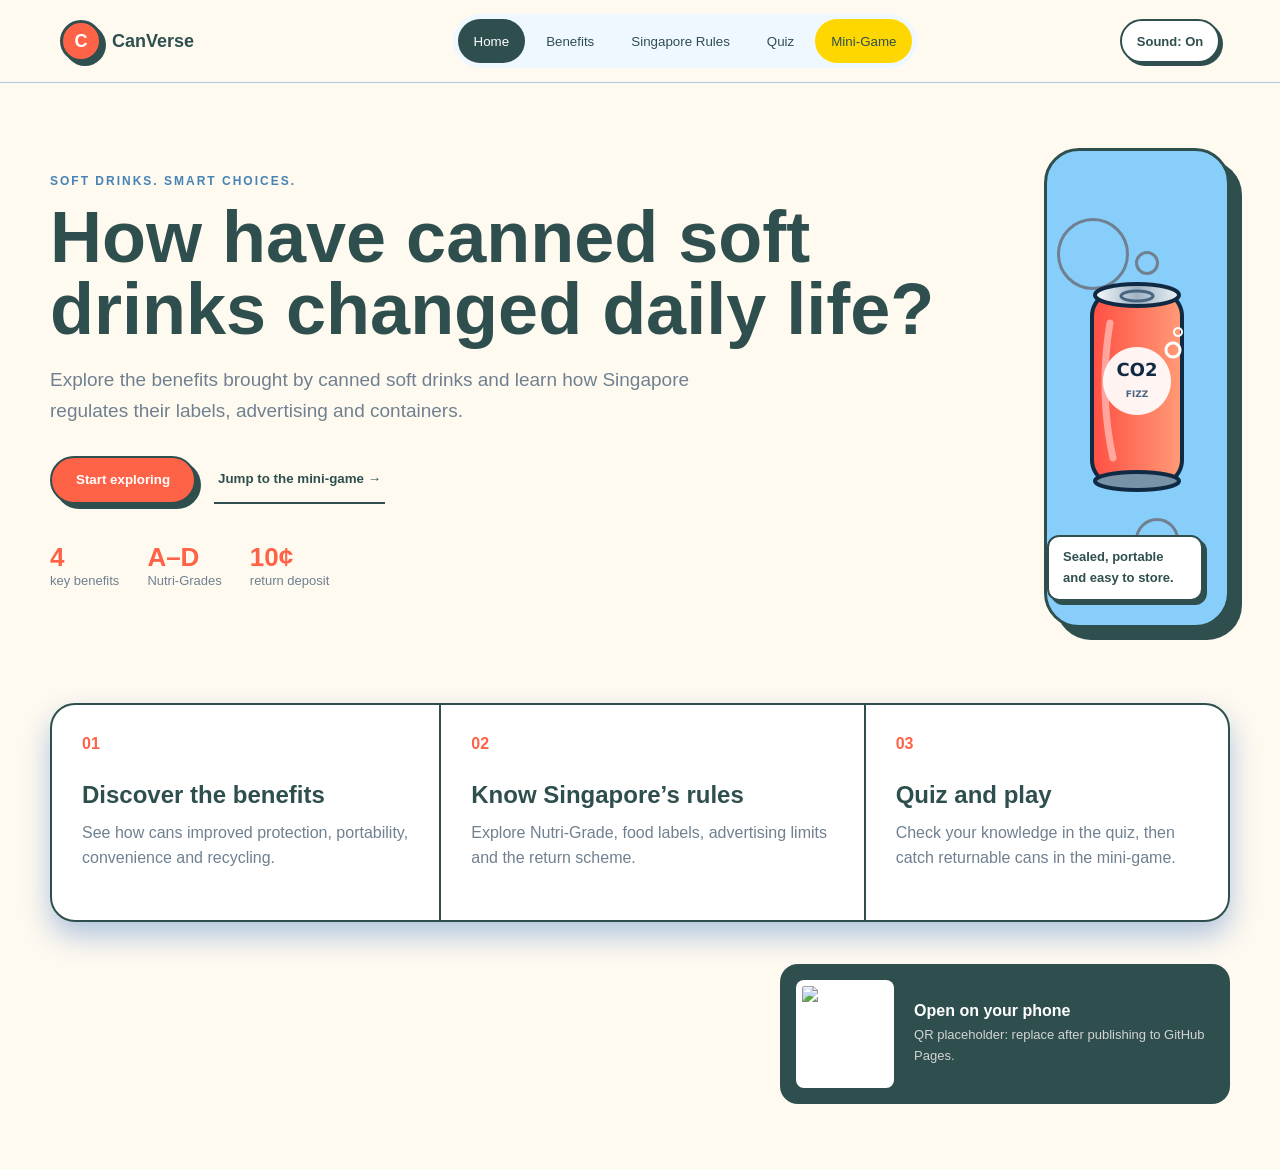
==== lab02_BrandonChai_WDA2/index.html @ c01d6513 "Add files via upload" ====
<!DOCTYPE html>
<html lang="en">
<head>
    <meta charset="UTF-8">
    <meta name="viewport" content="width=device-width, initial-scale=1.0">
    <meta name="description" content="An interactive educational web app about canned soft drinks, their benefits and Singapore regulations.">
    <title>CanVerse | Canned Soft Drinks in Singapore</title>
    <link rel="icon" href="images/favicon.png" type="image/png">
    <link rel="stylesheet" href="style.css">
    <script src="main.js" defer></script>
</head>
<body>
    <div class="app-shell">
        <!-- Header and single-page navigation -->
        <header class="site-header">
            <button id="homeButton" class="brand" type="button">
                <span class="brand-mark">C</span>
                <span>CanVerse</span>
            </button>

            <button id="menuButton" class="menu-button" type="button">
                <span id="menuLabel">☰ Menu</span>
            </button>

            <div id="mainNav" class="main-nav">
                <ul id="navList">
                    <li><button id="homeNav" class="nav-button active" type="button">Home</button></li>
                    <li><button id="benefitsNav" class="nav-button" type="button">Benefits</button></li>
                    <li><button id="regulationsNav" class="nav-button" type="button">Singapore Rules</button></li>
                    <li><button id="quizNav" class="nav-button" type="button">Quiz</button></li>
                    <li><button id="gameNav" class="nav-button game-nav" type="button">Mini-Game</button></li>
                </ul>
            </div>

            <button id="soundButton" class="sound-button" type="button">
                Sound: On
            </button>
        </header>

        <!-- All app pages are stored in one HTML file and shown by JavaScript -->
        <main id="pageContainer">
            <section id="home" class="page active">
                <div class="hero">
                    <div class="hero-copy">
                        <p class="eyebrow">Soft drinks. Smart choices.</p>
                        <h1 id="homeTitle">How have canned soft drinks changed daily life?</h1>
                        <p class="hero-lead">
                            Explore the benefits brought by canned soft drinks and learn how
                            Singapore regulates their labels, advertising and containers.
                        </p>
                        <div class="hero-actions">
                            <button id="benefitsStart" class="primary-button" type="button">
                                Start exploring
                            </button>
                            <button id="gameStart" class="text-button" type="button">
                                Jump to the mini-game <span>→</span>
                            </button>
                        </div>
                        <ul class="quick-facts">
                            <li><strong>4</strong><span>key benefits</span></li>
                            <li><strong>A–D</strong><span>Nutri-Grades</span></li>
                            <li><strong>10¢</strong><span>return deposit</span></li>
                        </ul>
                    </div>

                    <div class="hero-visual">
                        <span class="bubble bubble-one"></span>
                        <span class="bubble bubble-two"></span>
                        <span class="bubble bubble-three"></span>
                        <div class="can-sprite sprite-fizz hero-can"></div>
                        <p class="visual-note">Sealed, portable and easy to store.</p>
                    </div>
                </div>

                <div class="lesson-strip">
                    <article>
                        <span class="step-number">01</span>
                        <h2>Discover the benefits</h2>
                        <p>See how cans improved protection, portability, convenience and recycling.</p>
                    </article>
                    <article>
                        <span class="step-number">02</span>
                        <h2>Know Singapore’s rules</h2>
                        <p>Explore Nutri-Grade, food labels, advertising limits and the return scheme.</p>
                    </article>
                    <article>
                        <span class="step-number">03</span>
                        <h2>Quiz and play</h2>
                        <p>Check your knowledge in the quiz, then catch returnable cans in the mini-game.</p>
                    </article>
                </div>

                <!-- Replace the placeholder URL and QR image after GitHub Pages is published -->
                <aside class="desktop-qr">
                    <img src="images/github-qr.png"
                        alt="QR code for the future GitHub Pages version of CanVerse">
                    <div>
                        <strong>Open on your phone</strong>
                        <p>QR placeholder: replace after publishing to GitHub Pages.</p>
                    </div>
                </aside>
            </section>

            <section id="benefits" class="page">
                <div class="page-heading">
                    <div>
                        <p class="eyebrow">Subtopic 1</p>
                        <h1 id="benefitsTitle">Benefits canned soft drinks have brought</h1>
                    </div>
                    <p>
                        The main benefits come from the can as a package. Select each benefit
                        to see how it changed the storage, transport and use of soft drinks.
                    </p>
                </div>

                <div class="ingredient-layout">
                    <div id="benefitButtons" class="ingredient-grid">
                        <button id="benefit1" class="ingredient-card selected" type="button">
                            <span class="ingredient-icon water-icon">01</span>
                            <strong>Protection</strong>
                            <small>Sealed from light and air</small>
                        </button>
                        <button id="benefit2" class="ingredient-card" type="button">
                            <span class="ingredient-icon sweet-icon">02</span>
                            <strong>Portability</strong>
                            <small>Light and stackable</small>
                        </button>
                        <button id="benefit3" class="ingredient-card" type="button">
                            <span class="ingredient-icon acid-icon">03</span>
                            <strong>Convenience</strong>
                            <small>Ready when needed</small>
                        </button>
                        <button id="benefit4" class="ingredient-card" type="button">
                            <span class="ingredient-icon fizz-icon">04</span>
                            <strong>Recyclability</strong>
                            <small>Metal can be recovered</small>
                        </button>
                    </div>

                    <article id="benefitDetail" class="detail-panel">
                        <p class="detail-label">Selected benefit</p>
                        <div id="detailCan" class="can-sprite sprite-water detail-can"></div>
                        <h2 id="benefitName">Protection: a strong seal</h2>
                        <p id="benefitText">
                            The sealed aluminium package blocks light and limits contact with air.
                            It helps protect the drink during storage and transport.
                        </p>
                        <div class="science-note">
                            <strong id="benefitNoteTitle">Why it matters</strong>
                            <p id="benefitNoteText">A tough package reduces leaks and damage before the drink reaches the user.</p>
                        </div>
                    </article>
                </div>

                <div class="label-lab">
                    <div>
                        <p class="eyebrow">Balanced view</p>
                        <h2>Packaging benefits are not health claims</h2>
                        <p>
                            Cans make soft drinks easier to protect, transport and recycle. However,
                            different drinks contain different amounts of sugar, sweeteners or caffeine.
                            The product label helps consumers make an informed choice.
                        </p>
                    </div>
                    <ul class="sample-label">
                        <li><span>1</span>Check the Nutri-Grade</li>
                        <li><span>2</span>Read the ingredients</li>
                        <li><span>3</span>Check the can size</li>
                        <li><span>4</span>Return or recycle it</li>
                    </ul>
                </div>
            </section>

            <section id="regulations" class="page">
                <div class="page-heading">
                    <div>
                        <p class="eyebrow">Subtopic 2</p>
                        <h1 id="regulationsTitle">Soft-drink regulations in Singapore</h1>
                    </div>
                    <p>
                        Singapore’s rules help consumers understand what they are buying and
                        encourage responsible handling of beverage containers.
                    </p>
                </div>

                <div class="journey-layout">
                    <div class="anatomy-card regulation-board">
                        <p class="eyebrow">Singapore rule board</p>
                        <h2>Look for these signs</h2>
                        <div class="nutri-scale">
                            <span class="grade-a">A</span>
                            <span class="grade-b">B</span>
                            <span class="grade-c">C</span>
                            <span class="grade-d">D</span>
                        </div>
                        <div class="deposit-badge">
                            <strong>10¢</strong>
                            <span>Deposit Mark</span>
                        </div>
                        <p>
                            Nutri-Grade communicates sugar and saturated-fat levels.
                            The Deposit Mark identifies containers that qualify for a refund.
                        </p>
                    </div>

                    <div class="timeline-card">
                        <div id="regulationButtons" class="journey-buttons">
                            <button id="rule1" class="journey-step active" type="button">
                                <span>1</span>Nutri-Grade
                            </button>
                            <button id="rule2" class="journey-step" type="button">
                                <span>2</span>Food label
                            </button>
                            <button id="rule3" class="journey-step" type="button">
                                <span>3</span>Advertising
                            </button>
                            <button id="rule4" class="journey-step" type="button">
                                <span>4</span>Return scheme
                            </button>
                        </div>
                        <article id="regulationDetail" class="journey-detail">
                            <p id="regulationKicker">Rule 1 · Nutrition information</p>
                            <h2 id="regulationTitle">Nutri-Grade A to D</h2>
                            <p id="regulationText">
                                Prepacked soft drinks are graded A, B, C or D according to their
                                sugar and saturated-fat content. Grade C and D drinks must show
                                the Nutri-Grade mark on the front of the package.
                            </p>
                            <p class="action-tip" id="regulationTip">
                                <strong>Remember:</strong> Showing the mark is optional for Grade A and B drinks.
                            </p>
                        </article>
                    </div>
                </div>

                <div class="recycle-callout">
                    <div class="can-sprite sprite-recycle recycle-can"></div>
                    <div>
                        <p class="eyebrow">Current in July 2026</p>
                        <h2>Return the right can</h2>
                        <p>
                            During the transition period from 1 April to 30 September 2026, only
                            eligible cans carrying the Deposit Mark include the 10-cent deposit.
                            Keep the can empty, uncrushed and with its barcode visible before returning it.
                        </p>
                    </div>
                </div>

                <div class="source-links">
                    <p><strong>Official sources used:</strong></p>
                    <a href="https://www.hpb.gov.sg/healthy-living/food-and-beverage/nutri-grade/">HPB
                        Nutri-Grade</a>
                    <a
                        href="https://www.sfa.gov.sg/food-safety-tips/food-risk-concerns/understanding-food-nutrition-labels-before-purchase">SFA
                        Food Labels</a>
                    <a
                        href="https://www.nea.gov.sg/our-services/waste-management/beverage-container-return-scheme/for-consumers">NEA
                        Return Scheme</a>
                </div>
            </section>

            <section id="quiz" class="page">
                <div class="page-heading game-heading">
                    <div>
                        <p class="eyebrow">Knowledge quiz</p>
                        <h1>CanVerse Quiz</h1>
                    </div>
                    <p>
                        Select one answer for each question, then submit the quiz to see your score.
                    </p>
                </div>

                <div class="quiz-shell">
                    <div class="quiz-question">
                        <h2>1. What benefit does a sealed can provide?</h2>
                        <label><input id="q1a" type="radio" name="q1" value="Decoration" checked> Decoration</label>
                        <label><input type="radio" name="q1" value="Protection"> Protection</label>
                        <label><input type="radio" name="q1" value="Heating"> Heating</label>
                    </div>

                    <div class="quiz-question">
                        <h2>2. Which metal is commonly used for soft-drink cans?</h2>
                        <label><input id="q2a" type="radio" name="q2" value="Steel" checked> Steel</label>
                        <label><input type="radio" name="q2" value="Aluminium"> Aluminium</label>
                        <label><input type="radio" name="q2" value="Gold"> Gold</label>
                    </div>

                    <div class="quiz-question">
                        <h2>3. Which nutrients are used for Nutri-Grade?</h2>
                        <label><input id="q3a" type="radio" name="q3" value="Protein and fibre" checked> Protein and fibre</label>
                        <label><input type="radio" name="q3" value="Salt and calcium"> Salt and calcium</label>
                        <label><input type="radio" name="q3" value="Sugar and saturated fat"> Sugar and saturated fat</label>
                    </div>

                    <div class="quiz-question">
                        <h2>4. Which Nutri-Grade generally cannot be advertised?</h2>
                        <label><input id="q4a" type="radio" name="q4" value="Grade A" checked> Grade A</label>
                        <label><input type="radio" name="q4" value="Grade C"> Grade C</label>
                        <label><input type="radio" name="q4" value="Grade D"> Grade D</label>
                    </div>

                    <div class="quiz-question">
                        <h2>5. What identifies a container that qualifies for the refund?</h2>
                        <label><input id="q5a" type="radio" name="q5" value="Ingredient list" checked> Ingredient list</label>
                        <label><input type="radio" name="q5" value="Deposit Mark"> Deposit Mark</label>
                        <label><input type="radio" name="q5" value="Price label"> Price label</label>
                    </div>

                    <div class="quiz-buttons">
                        <button id="quizSubmitButton" class="primary-button" type="button">Submit quiz</button>
                        <button id="quizResetButton" class="reset-button" type="button">Reset quiz</button>
                    </div>
                    <p id="quizResult" class="quiz-result">Your score will appear here.</p>
                </div>
            </section>

            <section id="game" class="page">
                <div class="page-heading game-heading">
                    <div>
                        <p class="eyebrow">Mini-game</p>
                        <h1>Return Right Rush</h1>
                    </div>
                    <p>
                        Click cans carrying the Deposit Mark. Avoid cans marked No Deposit
                        and collect as many correct cans as possible before time runs out.
                    </p>
                </div>

                <div class="mini-game-shell">
                    <div id="miniSetup" class="mini-setup">
                        <p>
                            A can will move to a new position every second. Read its mark before
                            clicking it. A correct can gives one point and a wrong can removes one point.
                        </p>
                        <button id="miniStartButton" class="primary-button" type="button">
                            Start mini-game
                        </button>
                    </div>

                    <div id="miniGameArea" class="mini-game-area">
                        <div class="score-row">
                            <div><span>Time</span><strong id="miniTime">20</strong></div>
                            <div><span>Score</span><strong id="miniScore">0</strong></div>
                            <div><span>Correct cans</span><strong id="miniCaught">0</strong></div>
                        </div>

                        <div id="miniBoard" class="mini-board">
                            <button id="catchCan" class="catch-can deposit-can" type="button">
                                Deposit Mark
                            </button>
                        </div>

                        <p id="miniFeedback" class="feedback">
                            Click only cans with the Deposit Mark.
                        </p>
                    </div>

                    <div id="miniResult" class="result-panel">
                        <div class="can-sprite sprite-recycle result-can"></div>
                        <p class="eyebrow">Mini-game complete</p>
                        <h2 id="miniResultTitle">Return run finished!</h2>
                        <p id="miniResultText"></p>
                        <button id="miniRestartButton" class="primary-button" type="button">
                            Play again
                        </button>
                    </div>

                    <button id="miniResetButton" class="reset-button" type="button">
                        Reset the mini-game
                    </button>
                </div>
            </section>
        </main>

    </div>
</body>
</html>
---- lab02_BrandonChai_WDA2/style.css ----
/* Local font stored inside the assignment folder. */
@font-face {
    font-family: CanSans;
    src: url("fonts/can-sans.ttf");
}

* {
    box-sizing: border-box;
}

body {
    margin: 0;
    overflow-x: hidden;
    background-color: floralwhite;
    color: darkslategray;
    font-family: CanSans, Arial, sans-serif;
}

button,
input {
    font-family: CanSans, Arial, sans-serif;
}

button {
    color: darkslategray;
}

h1,
h2,
p {
    margin-top: 0;
}

h1 {
    margin-bottom: 20px;
    font-size: 72px;
    line-height: 1;
}

h2 {
    line-height: 1.2;
}

p {
    line-height: 1.6;
}

.app-shell {
    min-height: 800px;
}

/* -------------------- HEADER AND NAVIGATION -------------------- */
.site-header {
    display: grid;
    grid-template-columns: 190px auto 100px;
    align-items: center;
    gap: 20px;
    min-height: 82px;
    padding: 14px 60px;
    background-color: floralwhite;
    border-bottom: 1px solid lightsteelblue;
}

.brand {
    display: flex;
    align-items: center;
    gap: 10px;
    padding: 0;
    background-color: transparent;
    border: 0;
    font-size: 18px;
    font-weight: bold;
    cursor: pointer;
}

.brand-mark {
    display: flex;
    align-items: center;
    justify-content: center;
    width: 42px;
    height: 42px;
    color: white;
    background-color: tomato;
    border: 3px solid darkslategray;
    border-radius: 999px;
    box-shadow: 4px 4px 0 darkslategray;
}

.main-nav {
    justify-self: center;
}

.main-nav ul {
    display: flex;
    gap: 5px;
    margin: 0;
    padding: 5px;
    background-color: aliceblue;
    border-radius: 30px;
    list-style-type: none;
}

.nav-button {
    min-height: 44px;
    padding: 9px 16px;
    background-color: transparent;
    border: 0;
    border-radius: 24px;
    cursor: pointer;
    transition: background-color 0.2s, color 0.2s, transform 0.2s;
}

.nav-button:hover {
    transform: translateY(-2px);
}

.nav-button.active {
    color: white;
    background-color: darkslategray;
}

.game-nav {
    background-color: gold;
}

.game-nav.active {
    background-color: darkslategray;
}

.sound-button,
.menu-button {
    min-height: 44px;
    padding: 10px;
    background-color: white;
    border: 2px solid darkslategray;
    border-radius: 24px;
    box-shadow: 3px 3px 0 darkslategray;
    font-size: 13px;
    font-weight: bold;
    cursor: pointer;
    transition: transform 0.2s, box-shadow 0.2s;
}

.sound-button:hover,
.menu-button:hover {
    transform: translate(2px, 2px);
    box-shadow: 1px 1px 0 darkslategray;
}

.sound-button.muted {
    color: slategray;
    box-shadow: none;
}

.menu-button {
    display: none;
}

/* -------------------- PAGE MANAGEMENT -------------------- */
.page {
    display: none;
    width: auto;
    max-width: 1180px;
    min-height: 650px;
    margin: 0 auto;
    padding: 65px 0;
}

.page-enter {
    animation: pageEnter 0.5s;
}

@keyframes pageEnter {
    from {
        opacity: 0;
        transform: translateY(16px);
    }

    to {
        opacity: 1;
        transform: translateY(0);
    }
}

.eyebrow {
    margin-bottom: 10px;
    color: steelblue;
    font-size: 12px;
    font-weight: bold;
    letter-spacing: 2px;
    text-transform: uppercase;
}

/* -------------------- HOME PAGE -------------------- */
.hero {
    display: grid;
    grid-template-columns: auto auto;
    align-items: center;
    gap: 50px;
}

.hero-lead {
    max-width: 680px;
    color: slategray;
    font-size: 19px;
}

.hero-actions {
    display: flex;
    align-items: center;
    gap: 18px;
    margin-top: 30px;
}

.primary-button,
.text-button,
.reset-button {
    min-height: 48px;
    border-radius: 25px;
    font-weight: bold;
    cursor: pointer;
}

.primary-button {
    padding: 13px 24px;
    color: white;
    background-color: tomato;
    border: 2px solid darkslategray;
    box-shadow: 5px 5px 0 darkslategray;
    transition: background-color 0.2s, transform 0.2s, box-shadow 0.2s;
}

.primary-button:hover {
    background-color: tomato;
    transform: translate(3px, 3px);
    box-shadow: 2px 2px 0 darkslategray;
}

.text-button {
    padding: 12px 4px;
    background-color: transparent;
    border: 0;
    border-bottom: 2px solid darkslategray;
    border-radius: 0;
}

.quick-facts {
    display: flex;
    gap: 28px;
    margin-top: 38px;
    padding: 0;
    list-style-type: none;
}

.quick-facts li {
    display: flex;
    flex-direction: column;
}

.quick-facts strong {
    color: tomato;
    font-size: 26px;
}

.quick-facts span {
    color: slategray;
    font-size: 13px;
}

.hero-visual {
    position: relative;
    display: flex;
    align-items: center;
    justify-content: center;
    min-height: 480px;
    overflow: hidden;
    background-color: lightskyblue;
    border: 3px solid darkslategray;
    border-radius: 35px;
    box-shadow: 12px 12px 0 darkslategray;
}

/* One local image file supplies four CSS sprites. */
.can-sprite {
    width: 180px;
    height: 240px;
    background-image: url("images/can-sprites.png");
    background-repeat: no-repeat;
    background-size: 720px 240px;
}

.sprite-water {
    background-position: 0 0;
}

.sprite-fizz {
    background-position: -180px 0;
}

.sprite-flavour {
    background-position: -360px 0;
}

.sprite-recycle {
    background-position: -540px 0;
}

.hero-can {
    position: relative;
    z-index: 2;
    animation: canFloat 3s infinite alternate;
}

@keyframes canFloat {
    from {
        transform: translateY(8px) rotate(-5deg);
    }

    to {
        transform: translateY(-14px) rotate(4deg);
    }
}

.bubble {
    position: absolute;
    border: 3px solid slategray;
    border-radius: 999px;
    animation: bubbleMove 4s infinite alternate;
}

.bubble-one {
    left: 88px;
    bottom: 63px;
    width: 44px;
    height: 44px;
}

.bubble-two {
    top: 67px;
    right: 98px;
    width: 72px;
    height: 72px;
}

.bubble-three {
    top: 100px;
    left: 88px;
    width: 24px;
    height: 24px;
}

@keyframes bubbleMove {
    from {
        transform: translateY(12px);
    }

    to {
        transform: translateY(-18px);
    }
}

.visual-note {
    position: absolute;
    z-index: 3;
    right: 24px;
    bottom: 24px;
    margin: 0;
    padding: 10px 14px;
    background-color: white;
    border: 2px solid darkslategray;
    border-radius: 12px;
    box-shadow: 4px 4px 0 darkslategray;
    font-size: 13px;
    font-weight: bold;
}

.lesson-strip {
    display: grid;
    grid-template-columns: repeat(3, auto);
    margin-top: 75px;
    overflow: hidden;
    background-color: white;
    border: 2px solid darkslategray;
    border-radius: 25px;
    box-shadow: 0 14px 30px lightsteelblue;
}

.lesson-strip article {
    min-height: 215px;
    padding: 30px;
}

.lesson-strip article + article {
    border-left: 2px solid darkslategray;
}

.step-number {
    display: inline-block;
    margin-bottom: 28px;
    color: tomato;
    font-weight: bold;
}

.lesson-strip h2 {
    margin-bottom: 10px;
}

.lesson-strip p {
    margin: 0;
    color: slategray;
}

.desktop-qr {
    display: flex;
    align-items: center;
    gap: 20px;
    width: 450px;
    margin-top: 42px;
    margin-left: auto;
    padding: 16px;
    color: white;
    background-color: darkslategray;
    border-radius: 18px;
}

.desktop-qr img {
    width: 108px;
    height: 108px;
    padding: 6px;
    background-color: white;
    border-radius: 8px;
}

.desktop-qr p {
    margin: 5px 0 0;
    color: lightgray;
    font-size: 13px;
}

/* -------------------- SHARED PAGE HEADING -------------------- */
.page-heading {
    display: grid;
    grid-template-columns: auto auto;
    align-items: end;
    gap: 50px;
    margin-bottom: 50px;
}

.page-heading h1 {
    margin: 0;
    font-size: 64px;
}

.page-heading > p {
    margin: 0;
    color: slategray;
}

/* -------------------- BENEFITS PAGE -------------------- */
.ingredient-layout {
    display: grid;
    grid-template-columns: auto auto;
    gap: 35px;
}

.ingredient-grid {
    display: grid;
    grid-template-columns: repeat(2, auto);
    gap: 16px;
}

.ingredient-card {
    display: flex;
    flex-direction: column;
    align-items: flex-start;
    min-height: 190px;
    padding: 22px;
    text-align: left;
    background-color: white;
    border: 2px solid darkslategray;
    border-radius: 18px;
    cursor: pointer;
    transition: background-color 0.2s, transform 0.2s, box-shadow 0.2s;
}

.ingredient-card:hover {
    transform: translate(-3px, -3px);
    box-shadow: 6px 6px 0 darkslategray;
}

.ingredient-card.selected {
    background-color: aliceblue;
    transform: translate(-3px, -3px);
    box-shadow: 7px 7px 0 darkslategray;
}

.ingredient-icon {
    display: flex;
    align-items: center;
    justify-content: center;
    width: 62px;
    height: 62px;
    margin-bottom: 22px;
    border: 2px solid darkslategray;
    border-radius: 999px;
    font-size: 14px;
    font-weight: bold;
}

.water-icon {
    background-color: lightskyblue;
}

.sweet-icon {
    background-color: gold;
}

.acid-icon {
    background-color: lightpink;
}

.fizz-icon {
    background-color: aquamarine;
}

.ingredient-card strong {
    font-size: 17px;
}

.ingredient-card small {
    margin-top: 4px;
    color: slategray;
}

.detail-panel {
    position: relative;
    min-height: 395px;
    padding: 50px;
    overflow: hidden;
    color: white;
    background-color: darkslategray;
    border-radius: 25px;
    box-shadow: 0 14px 30px lightsteelblue;
}

.detail-label {
    margin-bottom: 10px;
    color: gold;
    font-size: 12px;
    font-weight: bold;
    letter-spacing: 2px;
    text-transform: uppercase;
}

.detail-panel h2 {
    position: relative;
    z-index: 2;
    max-width: 430px;
    margin-bottom: 14px;
    font-size: 40px;
}

.detail-panel > p {
    position: relative;
    z-index: 2;
    max-width: 430px;
    color: lightgray;
}

.detail-can {
    position: absolute;
    right: -38px;
    bottom: -45px;
    opacity: 0.3;
    transform: rotate(14deg) scale(1.3);
}

.detail-panel.flash .detail-can {
    animation: detailPop 0.5s;
}

@keyframes detailPop {
    from {
        transform: rotate(14deg) scale(1.3);
    }

    to {
        transform: rotate(2deg) scale(1.5);
    }
}

.science-note {
    position: relative;
    z-index: 2;
    max-width: 430px;
    margin-top: 28px;
    padding: 16px;
    color: darkslategray;
    background-color: gold;
    border-radius: 12px;
}

.science-note p {
    margin: 5px 0 0;
    color: darkslategray;
    line-height: 1.4;
}

.label-lab {
    display: grid;
    grid-template-columns: auto auto;
    gap: 50px;
    align-items: center;
    margin-top: 40px;
    padding: 40px;
    background-color: honeydew;
    border: 2px solid darkslategray;
    border-radius: 25px;
}

.label-lab p {
    margin-bottom: 0;
    color: slategray;
}

.sample-label {
    margin: 0;
    padding: 0;
    overflow: hidden;
    background-color: white;
    border: 2px solid darkslategray;
    border-radius: 18px;
    list-style-type: none;
}

.sample-label li {
    display: flex;
    align-items: center;
    gap: 14px;
    padding: 13px 16px;
    border-bottom: 1px solid lightgray;
}

.sample-label span {
    display: flex;
    align-items: center;
    justify-content: center;
    width: 28px;
    height: 28px;
    background-color: gold;
    border-radius: 999px;
    font-weight: bold;
}

/* -------------------- REGULATIONS PAGE -------------------- */
.journey-layout {
    display: grid;
    grid-template-columns: auto auto;
    gap: 35px;
}

.anatomy-card,
.timeline-card {
    background-color: white;
    border: 2px solid darkslategray;
    border-radius: 25px;
    box-shadow: 0 14px 30px lightsteelblue;
}

.regulation-board {
    padding: 38px;
    background-color: aliceblue;
}

.regulation-board h2 {
    margin-bottom: 26px;
    font-size: 38px;
}

.regulation-board > p {
    margin-top: 28px;
    color: slategray;
}

.regulation-board .eyebrow {
    margin-top: 0;
    color: steelblue;
}

.nutri-scale {
    display: grid;
    grid-template-columns: repeat(4, auto);
    overflow: hidden;
    border: 2px solid darkslategray;
    border-radius: 14px;
}

.nutri-scale span {
    display: flex;
    align-items: center;
    justify-content: center;
    min-height: 72px;
    color: white;
    font-size: 27px;
    font-weight: bold;
}

.grade-a {
    background-color: seagreen;
}

.grade-b {
    background-color: olivedrab;
}

.grade-c {
    background-color: goldenrod;
}

.grade-d {
    background-color: firebrick;
}

.deposit-badge {
    display: flex;
    align-items: center;
    gap: 12px;
    width: 190px;
    margin-top: 24px;
    padding: 12px 18px;
    color: white;
    background-color: darkslategray;
    border: 3px solid tomato;
    border-radius: 30px;
    box-shadow: 5px 5px 0 tomato;
}

.deposit-badge strong {
    font-size: 27px;
}

.deposit-badge span {
    font-size: 13px;
    font-weight: bold;
    text-transform: uppercase;
}

.timeline-card {
    padding: 40px;
}

.journey-buttons {
    display: grid;
    grid-template-columns: repeat(4, auto);
    gap: 10px;
}

.journey-step {
    min-height: 76px;
    padding: 8px;
    background-color: transparent;
    border: 0;
    border-radius: 12px;
    font-weight: bold;
    cursor: pointer;
    transition: background-color 0.2s, transform 0.2s;
}

.journey-step:hover {
    transform: translateY(-3px);
}

.journey-step span {
    display: flex;
    align-items: center;
    justify-content: center;
    width: 34px;
    height: 34px;
    margin: 0 auto 7px;
    color: white;
    background-color: slategray;
    border-radius: 999px;
}

.journey-step.active {
    background-color: aliceblue;
}

.journey-step.active span {
    background-color: tomato;
}

.journey-detail {
    margin-top: 34px;
    padding: 30px;
    color: white;
    background-color: darkslategray;
    border-radius: 18px;
}

.journey-detail > p {
    color: lightgray;
}

.journey-detail > p:first-child {
    margin-bottom: 8px;
    color: gold;
    font-size: 12px;
    font-weight: bold;
    text-transform: uppercase;
}

.journey-detail h2 {
    margin-bottom: 10px;
    font-size: 35px;
}

.journey-detail .action-tip {
    margin: 20px 0 0;
    padding-top: 16px;
    color: white;
    border-top: 1px solid slategray;
}

.recycle-callout {
    display: grid;
    grid-template-columns: 180px auto;
    align-items: center;
    gap: 32px;
    margin-top: 36px;
    padding: 30px 55px;
    overflow: hidden;
    background-color: gold;
    border: 2px solid darkslategray;
    border-radius: 25px;
}

.recycle-callout h2 {
    margin-bottom: 8px;
    font-size: 45px;
}

.recycle-callout p {
    margin-bottom: 0;
}

.recycle-can {
    animation: recycleMove 4s infinite alternate;
}

@keyframes recycleMove {
    from {
        transform: rotate(-5deg);
    }

    to {
        transform: rotate(6deg) translateY(-8px);
    }
}

.source-links {
    display: flex;
    align-items: center;
    flex-wrap: wrap;
    gap: 10px;
    margin-top: 28px;
    padding: 18px 22px;
    background-color: white;
    border: 1px solid lightgray;
    border-radius: 14px;
}

.source-links p {
    margin: 0 8px 0 0;
}

.source-links a {
    padding: 8px 12px;
    color: darkslategray;
    background-color: aliceblue;
    border-radius: 20px;
    font-size: 13px;
    font-weight: bold;
    text-decoration: none;
    transition: background-color 0.2s;
}

.source-links a:hover {
    background-color: gold;
}

/* -------------------- BASIC KNOWLEDGE QUIZ -------------------- */
.quiz-shell {
    max-width: 900px;
    margin: 0 auto;
    padding: 30px;
    background-color: white;
    border: 3px solid darkslategray;
    border-radius: 20px;
    box-shadow: 10px 10px 0 darkslategray;
}

.quiz-question {
    margin-bottom: 20px;
    padding: 20px;
    background-color: aliceblue;
    border: 2px solid darkslategray;
    border-radius: 12px;
}

.quiz-question h2 {
    margin-top: 0;
    margin-bottom: 12px;
    font-size: 20px;
}

.quiz-question label {
    display: block;
    padding: 7px 0;
    cursor: pointer;
}

.quiz-question input {
    margin-right: 8px;
}

.quiz-buttons {
    display: flex;
    gap: 12px;
}

.quiz-result {
    margin-bottom: 0;
    padding: 16px;
    color: darkslategray;
    background-color: gold;
    border: 2px solid darkslategray;
    border-radius: 12px;
    font-weight: bold;
}

.score-row {
    display: grid;
    grid-template-columns: repeat(3, auto);
    overflow: hidden;
    background-color: aliceblue;
    border: 2px solid darkslategray;
    border-radius: 14px;
}

.score-row > div {
    display: flex;
    flex-direction: column;
    padding: 12px 16px;
    border-right: 1px solid lightsteelblue;
}

.score-row span {
    color: slategray;
    font-size: 12px;
    font-weight: bold;
    text-transform: uppercase;
}

.score-row strong {
    margin-top: 3px;
    font-size: 18px;
}

.feedback {
    min-height: 26px;
    margin: 17px 0 0;
    color: goldenrod;
    font-weight: bold;
}

.result-panel {
    padding: 20px;
    text-align: center;
}

.result-can {
    margin: 0 auto;
    transform: scale(0.7);
}

.result-panel h2 {
    margin-bottom: 10px;
    font-size: 48px;
}

.result-panel p {
    color: slategray;
}

.reset-button {
    display: block;
    margin: 24px 0 0 auto;
    padding: 9px 14px;
    color: slategray;
    background-color: transparent;
    border: 1px solid lightgray;
}

/* -------------------- RETURN RIGHT MINI-GAME -------------------- */
.mini-game-shell {
    max-width: 980px;
    margin: 0 auto;
    padding: 40px;
    background-color: white;
    border: 3px solid darkslategray;
    border-radius: 25px;
    box-shadow: 12px 12px 0 darkslategray;
}

.mini-setup {
    padding: 28px;
    background-color: aliceblue;
    border: 2px solid darkslategray;
    border-radius: 16px;
    text-align: center;
}

.mini-setup p {
    max-width: 680px;
    margin: 0 auto 20px;
    line-height: 1.7;
}

#miniGameArea,
#miniResult {
    display: none;
}

.mini-game-area .score-row {
    grid-template-columns: repeat(3, auto);
}

.mini-board {
    position: relative;
    height: 430px;
    margin-top: 24px;
    overflow: hidden;
    background-color: lightskyblue;
    border: 3px solid darkslategray;
    border-radius: 18px;
}

.catch-can {
    position: absolute;
    z-index: 2;
    top: 0;
    left: 0;
    width: 110px;
    height: 145px;
    padding: 14px;
    color: darkslategray;
    border: 4px solid darkslategray;
    border-radius: 16px;
    font-size: 14px;
    font-weight: bold;
    cursor: pointer;
    transition: left 0.25s, top 0.25s, background-color 0.25s;
}

.deposit-can {
    background-color: mediumaquamarine;
}

.no-deposit-can {
    background-color: lightsalmon;
}

/* -------------------- MOBILE LAYOUT: 800PX BREAKPOINT -------------------- */
@media (max-width: 800px) {
    h1 {
        font-size: 45px;
    }

    .site-header {
        grid-template-columns: auto auto auto;
        gap: 10px;
        padding: 12px 18px;
    }

    .brand {
        font-size: 16px;
    }

    .brand-mark {
        width: 38px;
        height: 38px;
    }

    .menu-button {
        display: block;
    }

    .main-nav {
        position: absolute;
        top: 70px;
        right: 16px;
        left: 16px;
        z-index: 10;
        display: none;
        padding: 12px;
        background-color: white;
        border: 2px solid darkslategray;
        border-radius: 16px;
        box-shadow: 7px 7px 0 darkslategray;
    }

    .main-nav.menuShow {
        display: block;
    }

    .main-nav ul {
        display: grid;
        grid-template-columns: repeat(2, auto);
        padding: 0;
        background-color: white;
    }

    .nav-button {
        width: auto;
    }

    .sound-button {
        padding: 8px;
    }

    .page {
        width: auto;
        min-height: 600px;
        padding: 42px 0;
    }

    .hero,
    .page-heading,
    .ingredient-layout,
    .label-lab,
    .journey-layout {
        grid-template-columns: auto;
        gap: 28px;
    }

    .hero-visual {
        order: -1;
        min-height: 370px;
        box-shadow: 7px 7px 0 darkslategray;
    }

    .hero-actions {
        align-items: flex-start;
        flex-direction: column;
    }

    .quick-facts {
        justify-content: space-between;
        gap: 10px;
    }

    .lesson-strip {
        grid-template-columns: auto;
        margin-top: 50px;
    }

    .lesson-strip article {
        min-height: 170px;
    }

    .lesson-strip article + article {
        border-top: 2px solid darkslategray;
        border-left: 0;
    }

    .desktop-qr {
        display: none;
    }

    .page-heading {
        align-items: start;
        margin-bottom: 34px;
    }

    .page-heading h1 {
        font-size: 45px;
    }

    .detail-panel {
        min-height: 410px;
        padding: 35px;
    }

    .label-lab {
        padding: 28px;
    }

    .journey-buttons {
        grid-template-columns: repeat(2, auto);
    }

    .timeline-card {
        padding: 25px;
    }

    .recycle-callout {
        grid-template-columns: auto;
        padding: 25px;
        text-align: center;
    }

    .recycle-can {
        margin: 0 auto;
    }

    .source-links {
        align-items: flex-start;
        flex-direction: column;
    }

    .quiz-shell {
        padding: 20px;
        box-shadow: 7px 7px 0 darkslategray;
    }

    .mini-game-shell {
        padding: 20px;
        box-shadow: 7px 7px 0 darkslategray;
    }

    .score-row {
        grid-template-columns: repeat(2, auto);
    }

    .quiz-buttons {
        flex-direction: column;
    }

    .mini-board {
        height: 360px;
    }

    .catch-can {
        width: 88px;
        height: 120px;
        font-size: 12px;
    }

}
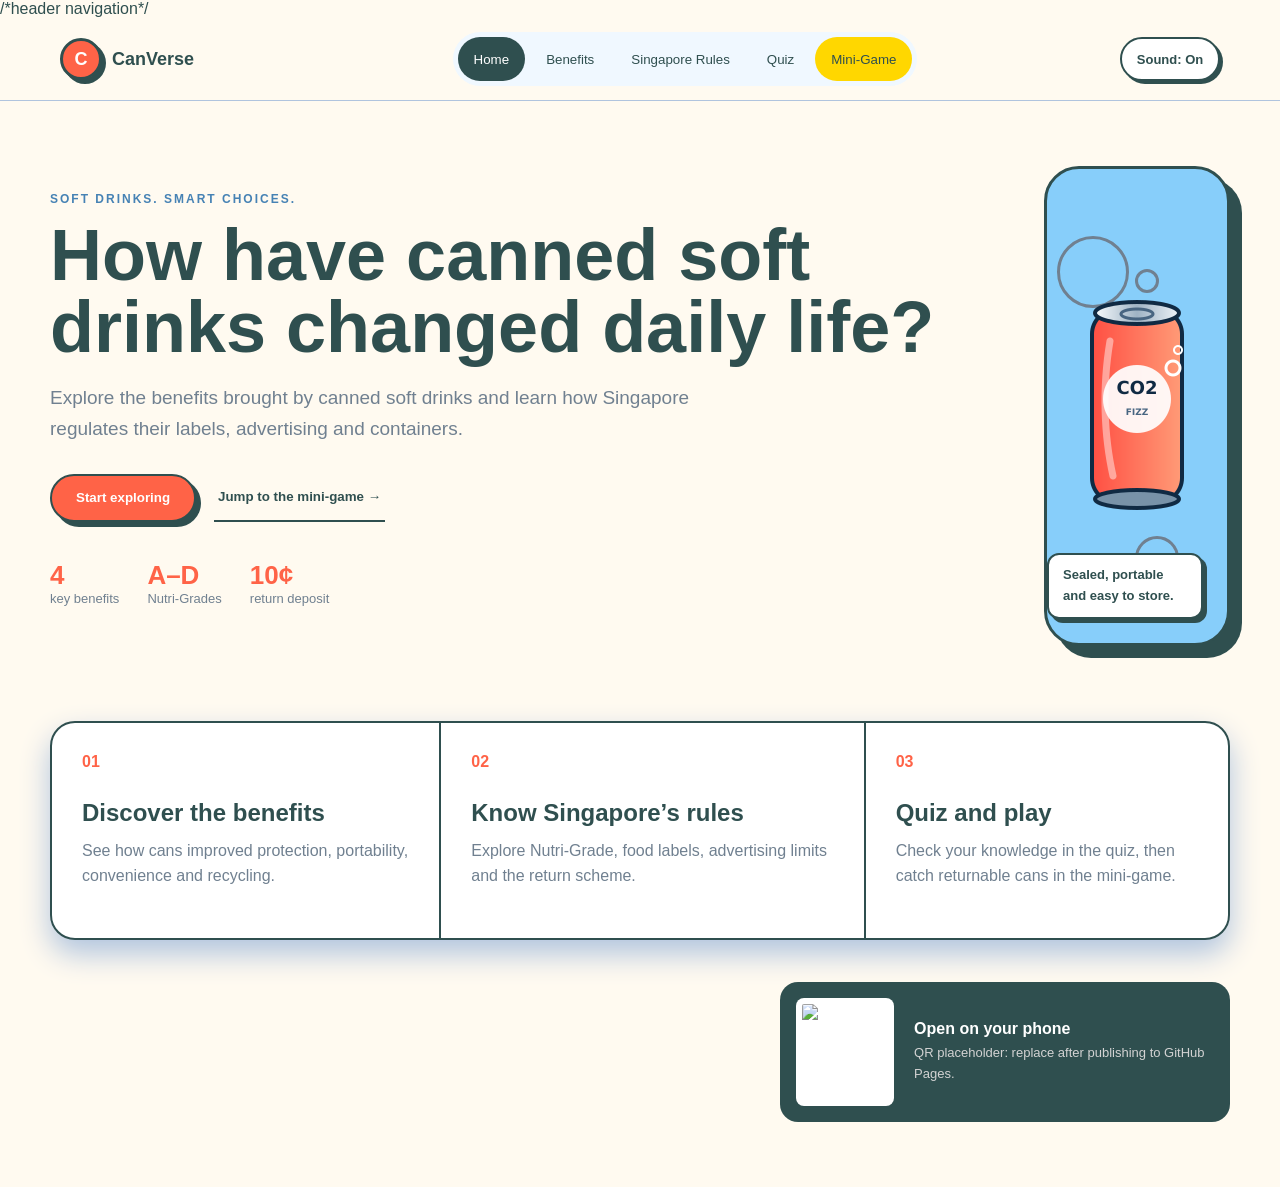
==== commit 6742cf93: "Update index.html" ====
--- a/lab02_BrandonChai_WDA2/index.html
+++ b/lab02_BrandonChai_WDA2/index.html
@@ -11,7 +11,7 @@
 </head>
 <body>
     <div class="app-shell">
-        <!-- Header and single-page navigation -->
+/*header navigation*/
         <header class="site-header">
             <button id="homeButton" class="brand" type="button">
                 <span class="brand-mark">C</span>
@@ -37,7 +37,6 @@
             </button>
         </header>
 
-        <!-- All app pages are stored in one HTML file and shown by JavaScript -->
         <main id="pageContainer">
             <section id="home" class="page active">
                 <div class="hero">
--- a/lab02_BrandonChai_WDA2/style.css
+++ b/lab02_BrandonChai_WDA2/style.css
@@ -1,4 +1,3 @@
-/* Local font stored inside the assignment folder. */
 @font-face {
     font-family: CanSans;
     src: url("fonts/can-sans.ttf");
@@ -49,7 +48,7 @@
     min-height: 800px;
 }
 
-/* -------------------- HEADER AND NAVIGATION -------------------- */
+/* header and navigation*/
 .site-header {
     display: grid;
     grid-template-columns: 190px auto 100px;
@@ -156,7 +155,7 @@
     display: none;
 }
 
-/* -------------------- PAGE MANAGEMENT -------------------- */
+/* page management */
 .page {
     display: none;
     width: auto;
@@ -191,7 +190,7 @@
     text-transform: uppercase;
 }
 
-/* -------------------- HOME PAGE -------------------- */
+/* home page */
 .hero {
     display: grid;
     grid-template-columns: auto auto;
@@ -437,7 +436,7 @@
     font-size: 13px;
 }
 
-/* -------------------- SHARED PAGE HEADING -------------------- */
+/* shared page heading */
 .page-heading {
     display: grid;
     grid-template-columns: auto auto;
@@ -456,7 +455,7 @@
     color: slategray;
 }
 
-/* -------------------- BENEFITS PAGE -------------------- */
+/* benefits page */
 .ingredient-layout {
     display: grid;
     grid-template-columns: auto auto;
@@ -652,7 +651,7 @@
     font-weight: bold;
 }
 
-/* -------------------- REGULATIONS PAGE -------------------- */
+/* regulations page*/
 .journey-layout {
     display: grid;
     grid-template-columns: auto auto;
@@ -889,7 +888,7 @@
     background-color: gold;
 }
 
-/* -------------------- BASIC KNOWLEDGE QUIZ -------------------- */
+/* quiz */
 .quiz-shell {
     max-width: 900px;
     margin: 0 auto;
@@ -1002,7 +1001,7 @@
     border: 1px solid lightgray;
 }
 
-/* -------------------- RETURN RIGHT MINI-GAME -------------------- */
+/* minigame */
 .mini-game-shell {
     max-width: 980px;
     margin: 0 auto;
@@ -1071,7 +1070,7 @@
     background-color: lightsalmon;
 }
 
-/* -------------------- MOBILE LAYOUT: 800PX BREAKPOINT -------------------- */
+/* mobile layout */
 @media (max-width: 800px) {
     h1 {
         font-size: 45px;
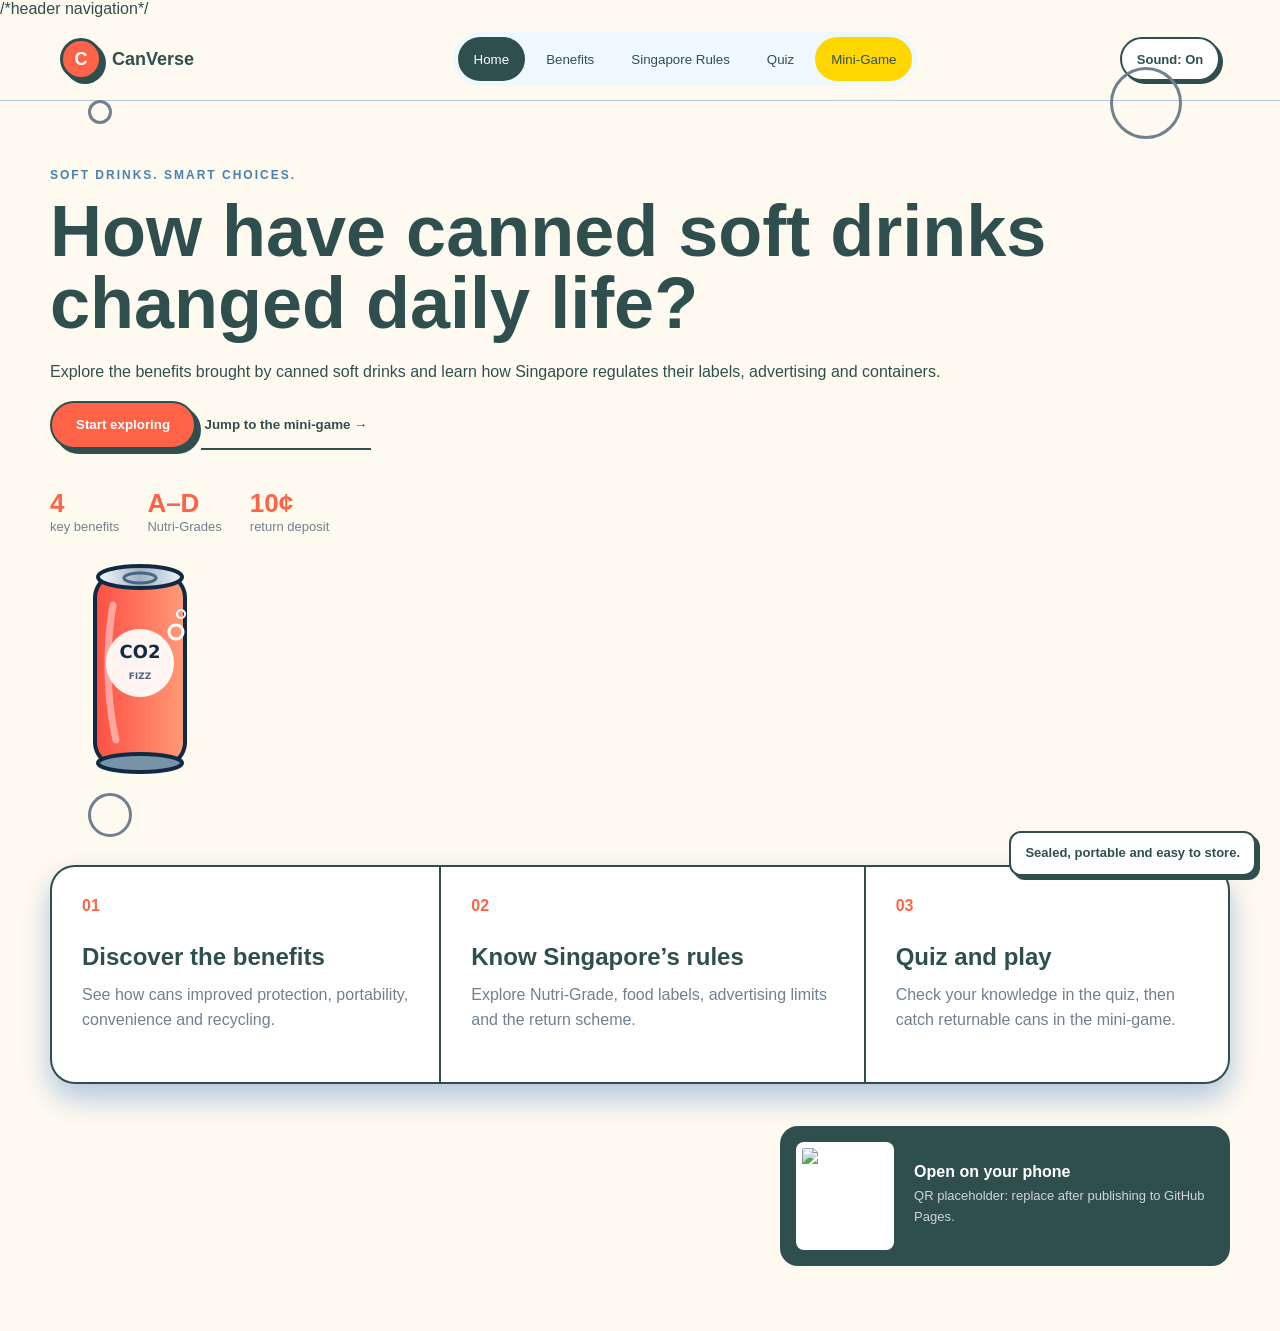
==== commit dcc5eaba: "Update index.html" ====
--- a/lab02_BrandonChai_WDA2/index.html
+++ b/lab02_BrandonChai_WDA2/index.html
@@ -39,15 +39,15 @@
 
         <main id="pageContainer">
             <section id="home" class="page active">
-                <div class="hero">
-                    <div class="hero-copy">
+                <div class="submain">
+                    <div class="submain-copy">
                         <p class="eyebrow">Soft drinks. Smart choices.</p>
                         <h1 id="homeTitle">How have canned soft drinks changed daily life?</h1>
-                        <p class="hero-lead">
+                        <p class="submain-lead">
                             Explore the benefits brought by canned soft drinks and learn how
                             Singapore regulates their labels, advertising and containers.
                         </p>
-                        <div class="hero-actions">
+                        <div class="submain-actions">
                             <button id="benefitsStart" class="primary-button" type="button">
                                 Start exploring
                             </button>
@@ -62,11 +62,11 @@
                         </ul>
                     </div>
 
-                    <div class="hero-visual">
+                    <div class="submain-visual">
                         <span class="bubble bubble-one"></span>
                         <span class="bubble bubble-two"></span>
                         <span class="bubble bubble-three"></span>
-                        <div class="can-sprite sprite-fizz hero-can"></div>
+                        <div class="can-sprite sprite-fizz submain-can"></div>
                         <p class="visual-note">Sealed, portable and easy to store.</p>
                     </div>
                 </div>
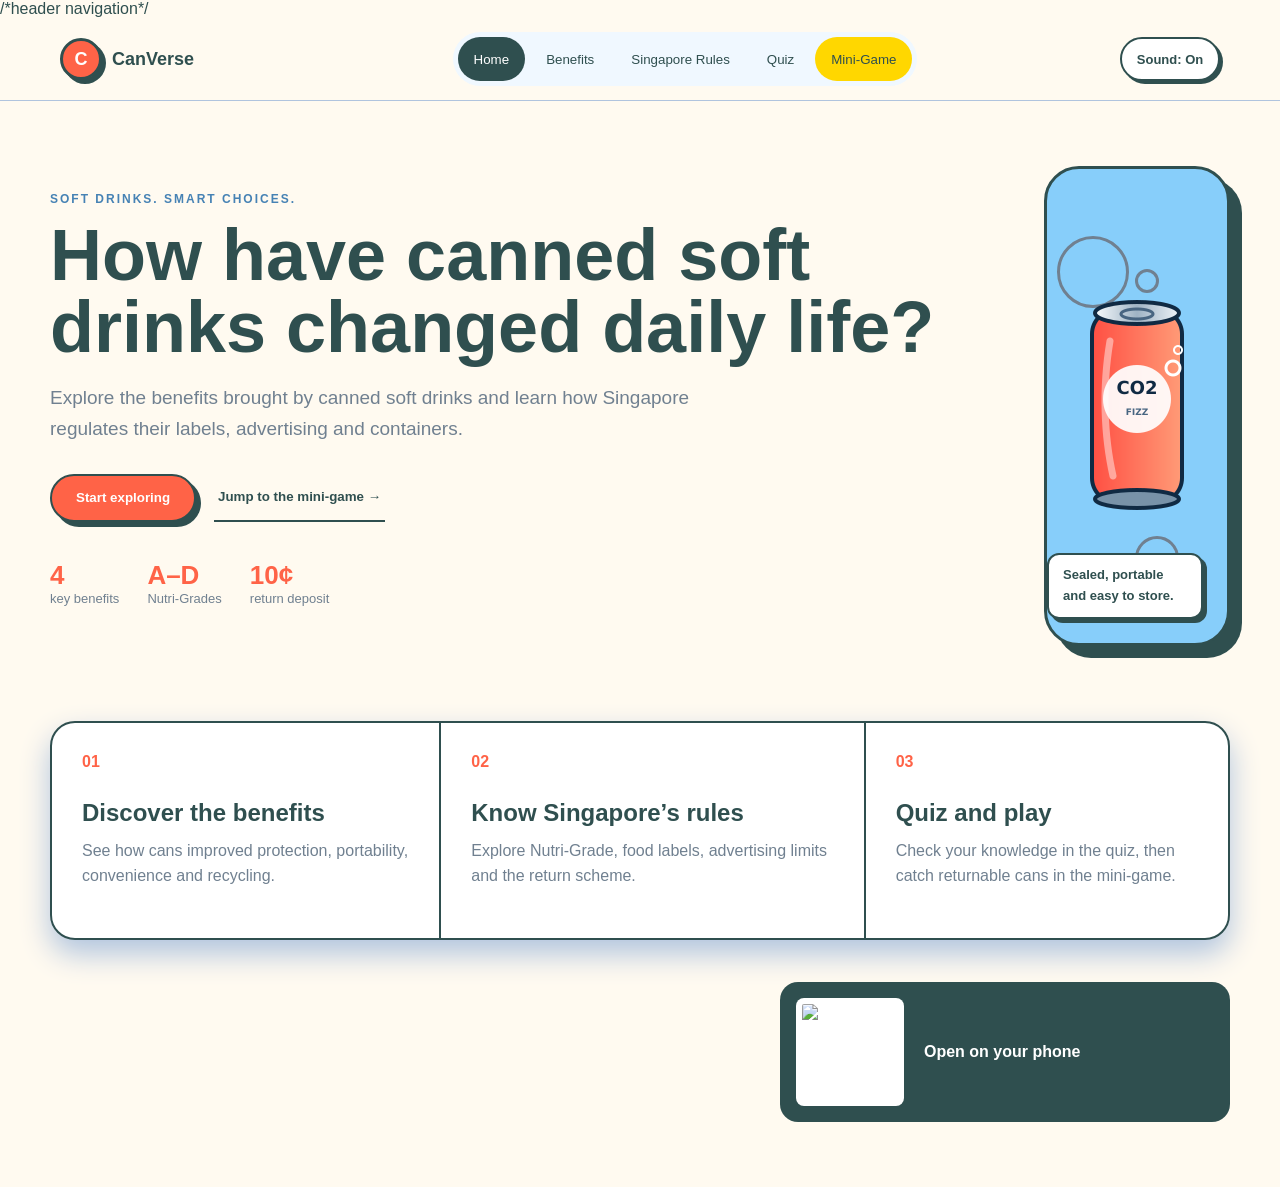
==== commit 4f0ff245: "Update index.html" ====
--- a/lab02_BrandonChai_WDA2/index.html
+++ b/lab02_BrandonChai_WDA2/index.html
@@ -89,13 +89,11 @@
                     </article>
                 </div>
 
-                <!-- Replace the placeholder URL and QR image after GitHub Pages is published -->
                 <aside class="desktop-qr">
                     <img src="images/github-qr.png"
                         alt="QR code for the future GitHub Pages version of CanVerse">
                     <div>
                         <strong>Open on your phone</strong>
-                        <p>QR placeholder: replace after publishing to GitHub Pages.</p>
                     </div>
                 </aside>
             </section>
--- a/lab02_BrandonChai_WDA2/style.css
+++ b/lab02_BrandonChai_WDA2/style.css
@@ -191,20 +191,20 @@
 }
 
 /* home page */
-.hero {
+.submain {
     display: grid;
     grid-template-columns: auto auto;
     align-items: center;
     gap: 50px;
 }
 
-.hero-lead {
+.submain-lead {
     max-width: 680px;
     color: slategray;
     font-size: 19px;
 }
 
-.hero-actions {
+.submain-actions {
     display: flex;
     align-items: center;
     gap: 18px;
@@ -266,7 +266,7 @@
     font-size: 13px;
 }
 
-.hero-visual {
+.submain-visual {
     position: relative;
     display: flex;
     align-items: center;
@@ -304,7 +304,7 @@
     background-position: -540px 0;
 }
 
-.hero-can {
+.submain-can {
     position: relative;
     z-index: 2;
     animation: canFloat 3s infinite alternate;
@@ -1134,7 +1134,7 @@
         padding: 42px 0;
     }
 
-    .hero,
+    .submain,
     .page-heading,
     .ingredient-layout,
     .label-lab,
@@ -1143,13 +1143,13 @@
         gap: 28px;
     }
 
-    .hero-visual {
+    .submain-visual {
         order: -1;
         min-height: 370px;
         box-shadow: 7px 7px 0 darkslategray;
     }
 
-    .hero-actions {
+    .submain-actions {
         align-items: flex-start;
         flex-direction: column;
     }
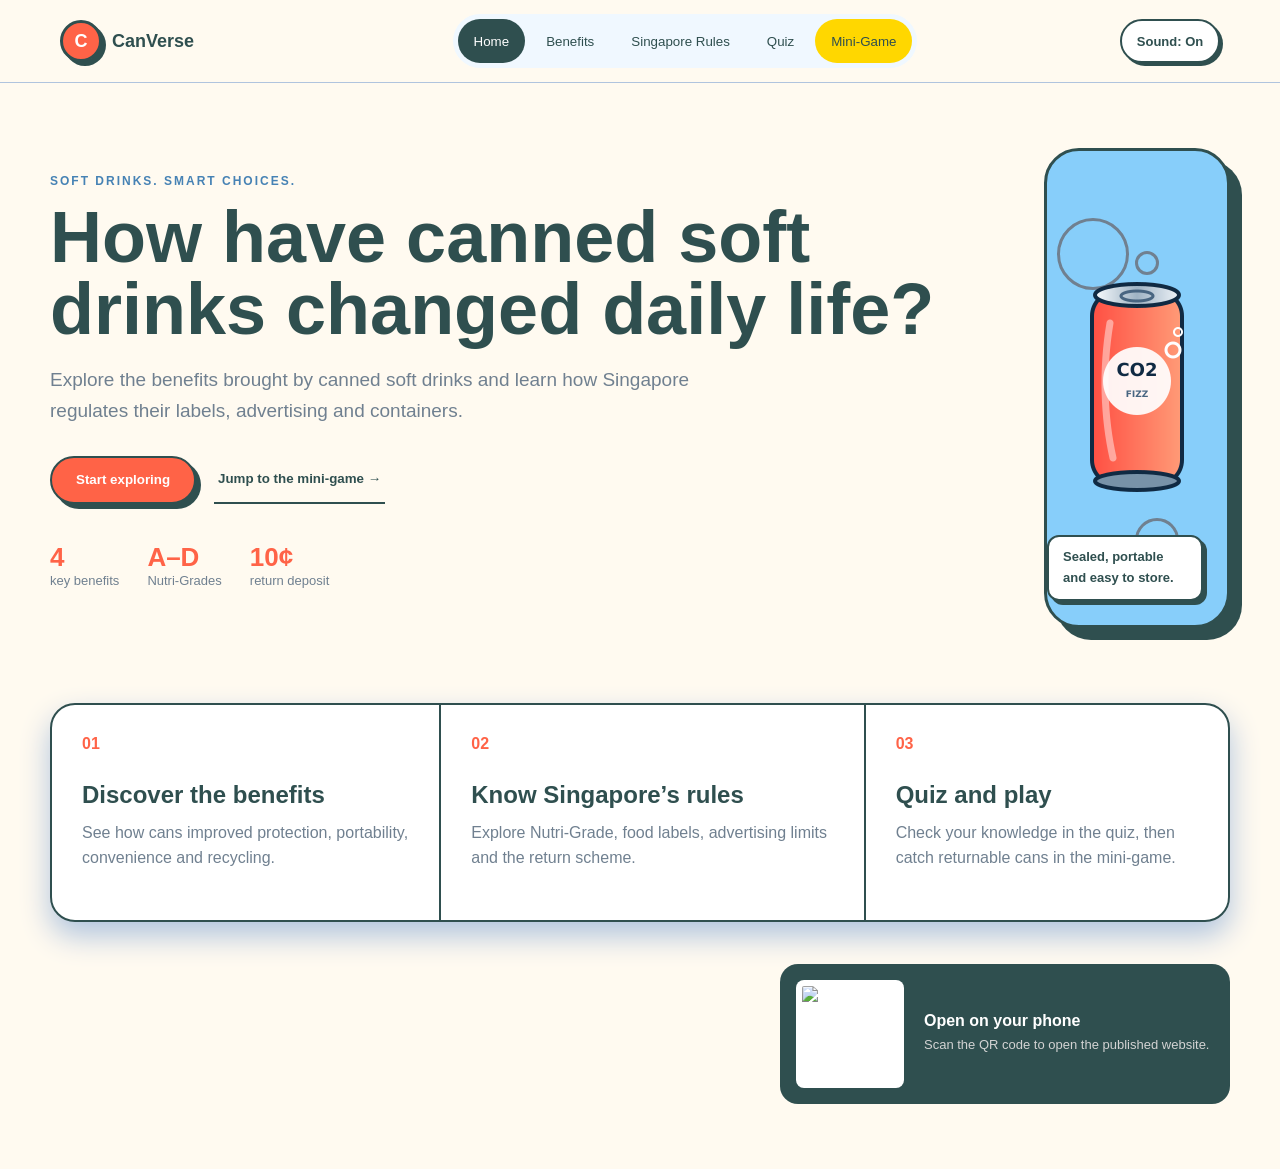
==== commit 1588b68e: "Update index.html" ====
--- a/lab02_BrandonChai_WDA2/index.html
+++ b/lab02_BrandonChai_WDA2/index.html
@@ -11,7 +11,7 @@
 </head>
 <body>
     <div class="app-shell">
-/*header navigation*/
+        <!-- Header and navigation -->
         <header class="site-header">
             <button id="homeButton" class="brand" type="button">
                 <span class="brand-mark">C</span>
@@ -89,11 +89,13 @@
                     </article>
                 </div>
 
+                <!-- QR code -->
                 <aside class="desktop-qr">
                     <img src="images/github-qr.png"
-                        alt="QR code for the future GitHub Pages version of CanVerse">
+                        alt="QR code for Brandon's published CanVerse website">
                     <div>
                         <strong>Open on your phone</strong>
+                        <p>Scan the QR code to open the published website.</p>
                     </div>
                 </aside>
             </section>
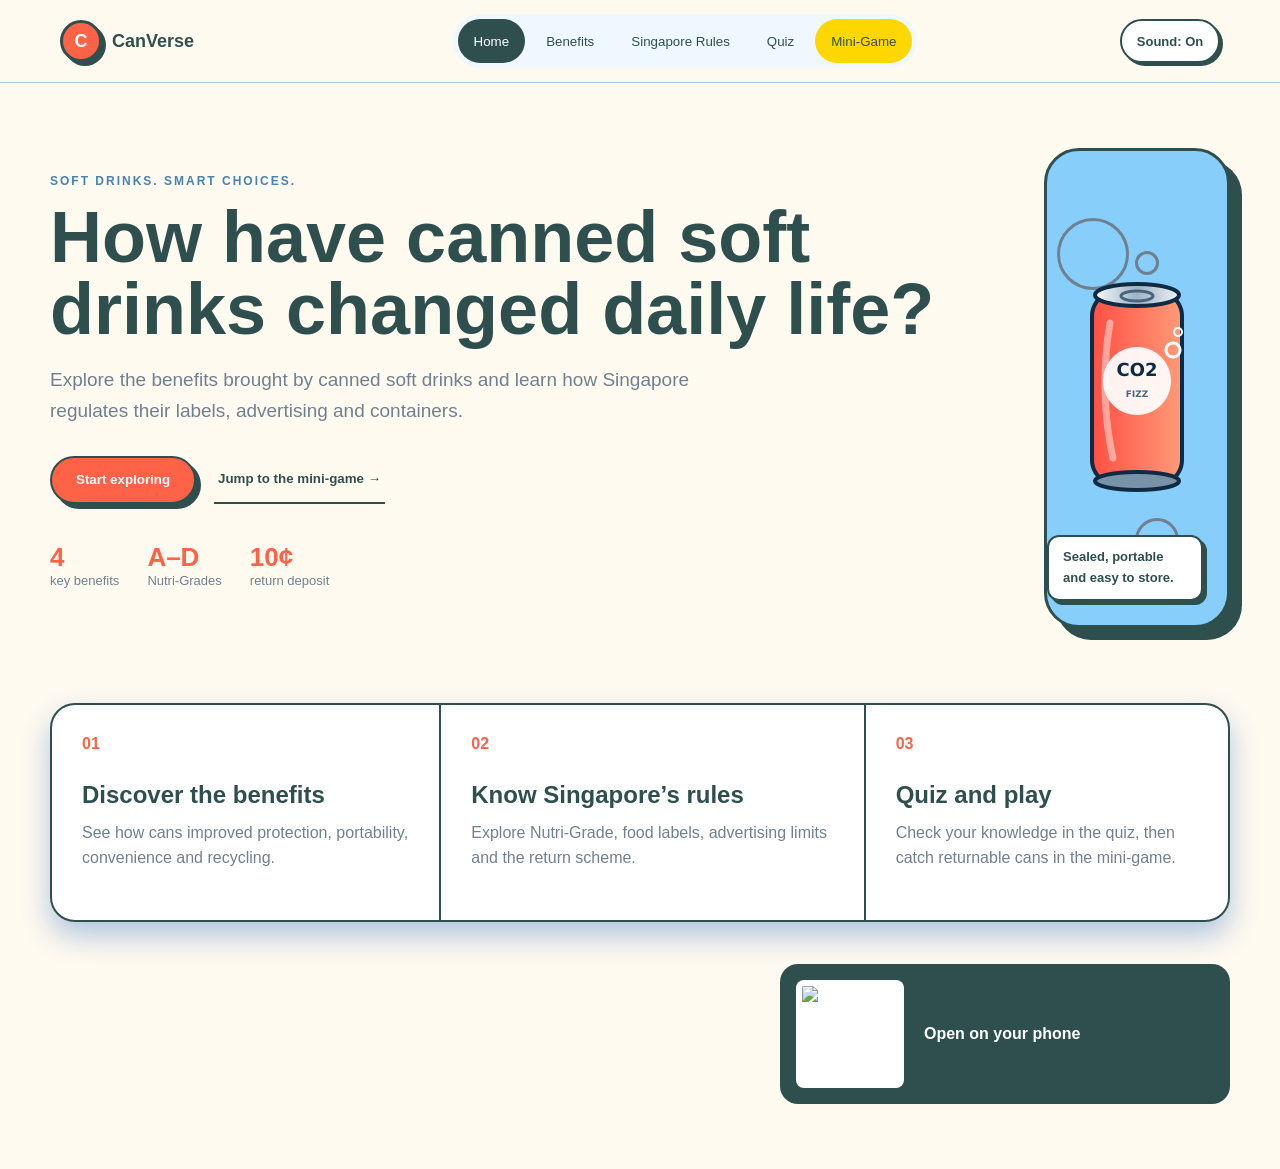
==== commit c5719e94: "Update index.html" ====
--- a/lab02_BrandonChai_WDA2/index.html
+++ b/lab02_BrandonChai_WDA2/index.html
@@ -95,7 +95,7 @@
                         alt="QR code for Brandon's published CanVerse website">
                     <div>
                         <strong>Open on your phone</strong>
-                        <p>Scan the QR code to open the published website.</p>
+                    
                     </div>
                 </aside>
             </section>
--- a/lab02_BrandonChai_WDA2/style.css
+++ b/lab02_BrandonChai_WDA2/style.css
@@ -48,7 +48,7 @@
     min-height: 800px;
 }
 
-/* header and navigation*/
+/* header navigation */
 .site-header {
     display: grid;
     grid-template-columns: 190px auto 100px;
@@ -155,7 +155,7 @@
     display: none;
 }
 
-/* page management */
+/* page management*/
 .page {
     display: none;
     width: auto;
@@ -436,7 +436,7 @@
     font-size: 13px;
 }
 
-/* shared page heading */
+/* page heading */
 .page-heading {
     display: grid;
     grid-template-columns: auto auto;
@@ -455,7 +455,7 @@
     color: slategray;
 }
 
-/* benefits page */
+/*benefits page */
 .ingredient-layout {
     display: grid;
     grid-template-columns: auto auto;
@@ -651,7 +651,7 @@
     font-weight: bold;
 }
 
-/* regulations page*/
+/*regulations page */
 .journey-layout {
     display: grid;
     grid-template-columns: auto auto;
@@ -1001,7 +1001,7 @@
     border: 1px solid lightgray;
 }
 
-/* minigame */
+/* minigame  */
 .mini-game-shell {
     max-width: 980px;
     margin: 0 auto;
@@ -1070,7 +1070,7 @@
     background-color: lightsalmon;
 }
 
-/* mobile layout */
+/*mobile */
 @media (max-width: 800px) {
     h1 {
         font-size: 45px;
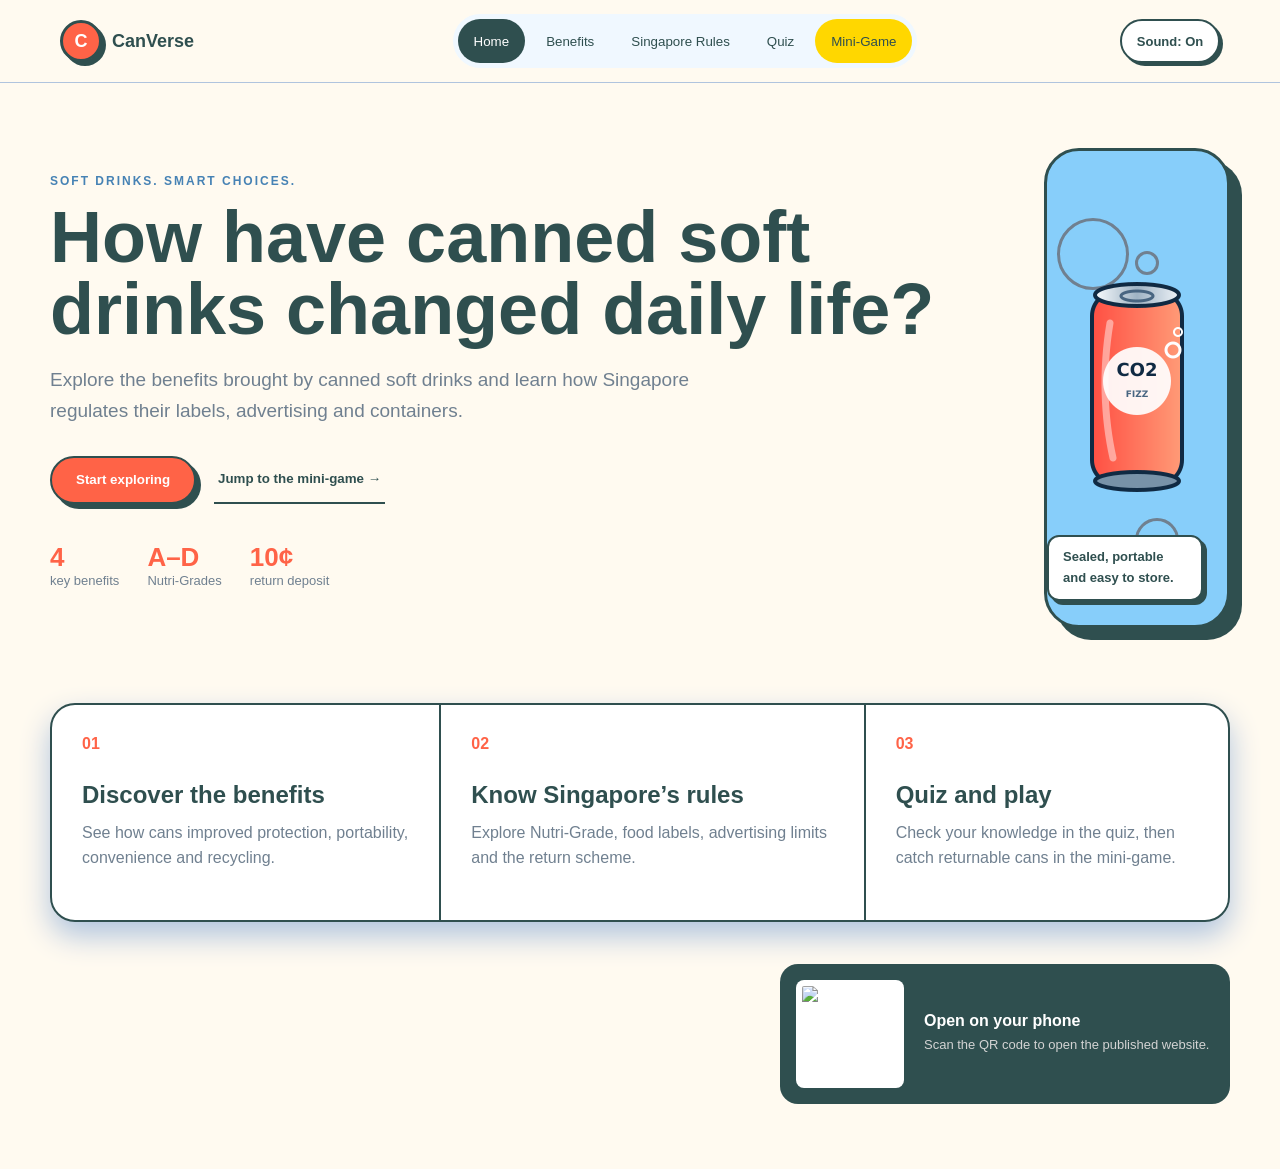
==== commit cced156b: "Update index.html" ====
--- a/lab02_BrandonChai_WDA2/index.html
+++ b/lab02_BrandonChai_WDA2/index.html
@@ -95,7 +95,7 @@
                         alt="QR code for Brandon's published CanVerse website">
                     <div>
                         <strong>Open on your phone</strong>
-                    
+                        <p>Scan the QR code to open the published website.</p>
                     </div>
                 </aside>
             </section>
